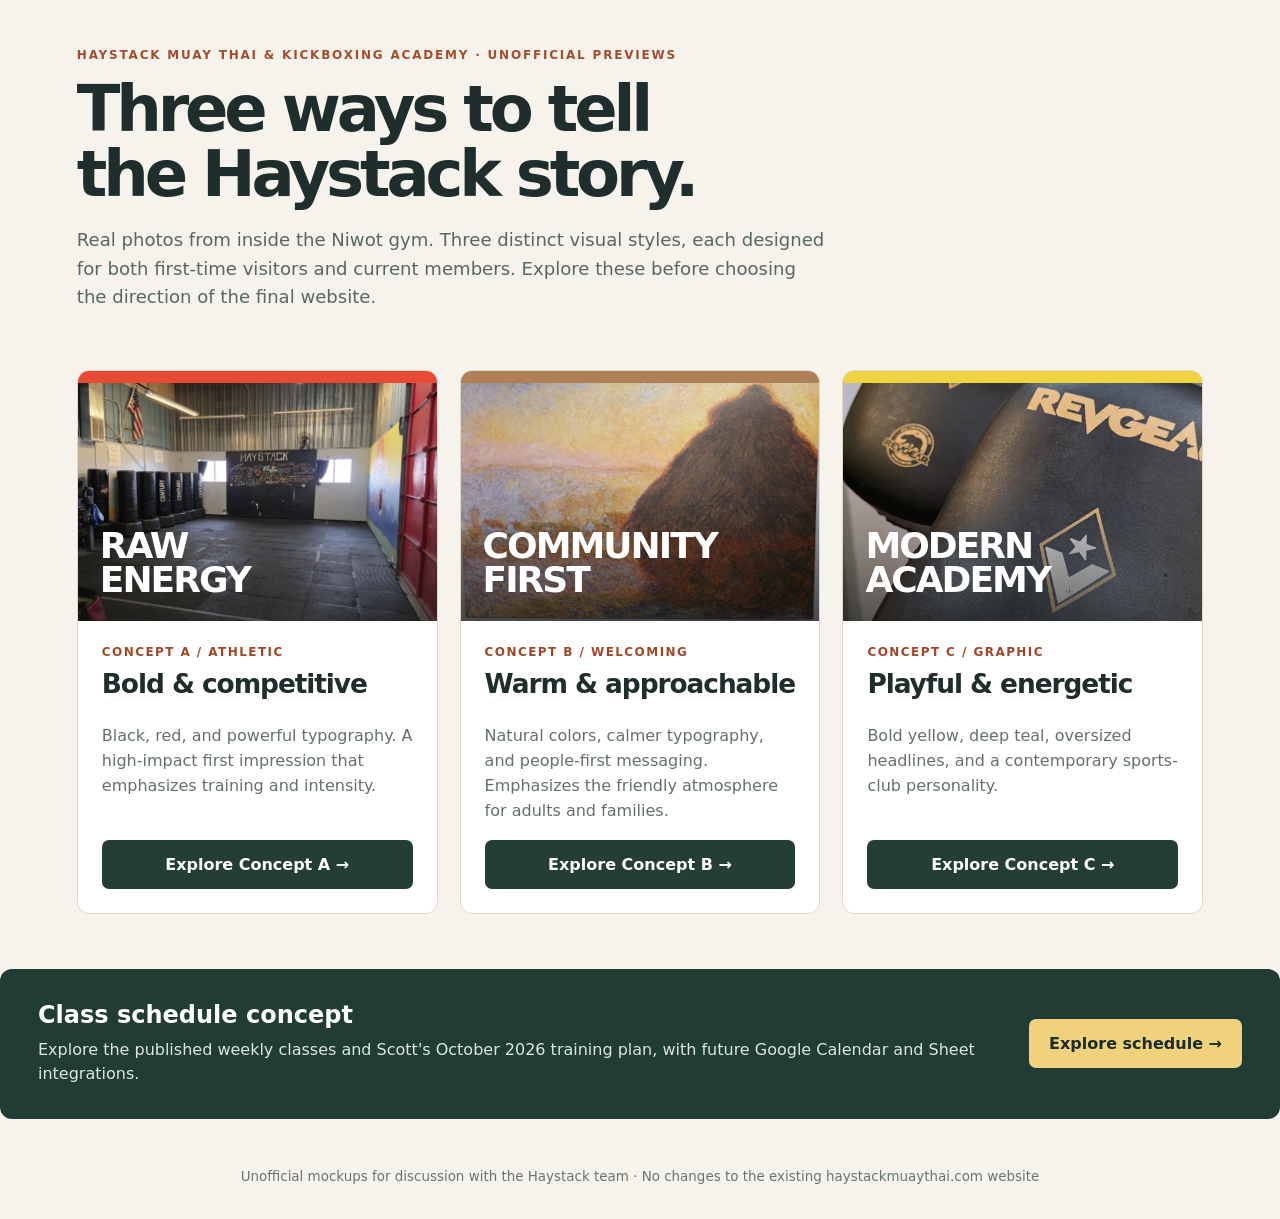
==== index.html @ ff46708c "Add files via upload" ====
<!doctype html><html lang="en"><head><meta charset="utf-8"><meta name="viewport" content="width=device-width,initial-scale=1"><title>Haystack Muay Thai · Design concepts</title><meta name="description" content="Three unofficial design concepts for Haystack Muay Thai & Kickboxing Academy"><style>*{box-sizing:border-box}body{margin:0;background:#f6f3ec;color:#1f2e2c;font-family:system-ui,Arial,sans-serif}header{padding:48px clamp(18px,6vw,90px) 22px;max-width:1550px;margin:auto}header .topline{font-weight:900;font-size:.75rem;letter-spacing:.15em;text-transform:uppercase;color:#a44c2c}h1{font-size:clamp(2.5rem,5vw,5rem);letter-spacing:-.065em;line-height:1.02;margin:15px 0}header p{max-width:750px;font-size:1.13rem;line-height:1.6;color:#596762}.grid{display:grid;grid-template-columns:repeat(3,minmax(0,1fr));gap:22px;max-width:1550px;margin:auto;padding:18px clamp(18px,6vw,90px) 50px}.card{background:#fff;border:1px solid #ddd8ca;border-radius:12px;overflow:hidden;display:flex;flex-direction:column}.preview{height:250px;position:relative;overflow:hidden}.preview img{height:100%;width:100%;object-fit:cover}.preview::after{content:'';position:absolute;inset:0;background:linear-gradient(0deg,#151515a1,transparent 60%)}.preview strong{position:absolute;z-index:1;bottom:24px;left:22px;color:#fff;font-size:2.25rem;line-height:.95;letter-spacing:-.055em;max-width:220px}.a .preview{border-top:12px solid #e74b35}.b .preview{border-top:12px solid #af8057}.c .preview{border-top:12px solid #eed442}.content{padding:24px;display:flex;flex-direction:column;flex:1}.content .tag{font-size:.75rem;letter-spacing:.12em;text-transform:uppercase;font-weight:900;color:#a0472a}.content h2{font-size:1.65rem;letter-spacing:-.04em;margin:9px 0}.content p{line-height:1.55;color:#64716a;flex:1}.button{background:#243d36;color:#fff;padding:15px 20px;font-weight:900;text-align:center;text-decoration:none;border-radius:7px;display:block}.button:hover{background:#355c4f}.schedule{background:#203c35;color:#fff;margin:5px clamp(18px,6vw,90px) 50px;padding:32px 38px;border-radius:12px;max-width:1320px;margin-left:auto;margin-right:auto;display:flex;align-items:center;justify-content:space-between;gap:20px}.schedule h2{margin:0 0 9px}.schedule p{color:#dce7dd;margin:0;line-height:1.55}.schedule .button{background:#f0d17d;color:#192d29;white-space:nowrap}footer{font-size:.84rem;color:#68756f;text-align:center;padding:0 20px 35px}a:focus-visible{outline:3px solid #1573d1;outline-offset:4px}@media(max-width:900px){.grid{grid-template-columns:1fr}.schedule{display:block}.schedule .button{margin-top:20px}.preview{height:230px}}</style></head><body><header><div class="topline">Haystack Muay Thai & Kickboxing Academy · Unofficial previews</div><h1>Three ways to tell<br>the Haystack story.</h1><p>Real photos from inside the Niwot gym. Three distinct visual styles, each designed for both first-time visitors and current members. Explore these before choosing the direction of the final website.</p></header><main><div class="grid"><article class="card a"><div class="preview"><img src="assets/gym.webp" alt="Training area inside Haystack"><strong>RAW ENERGY</strong></div><div class="content"><div class="tag">Concept A / Athletic</div><h2>Bold & competitive</h2><p>Black, red, and powerful typography. A high-impact first impression that emphasizes training and intensity.</p><a class="button" href="concept-a/">Explore Concept A →</a></div></article><article class="card b"><div class="preview"><img src="assets/mural.webp" alt="Artwork inside Haystack"><strong>COMMUNITY FIRST</strong></div><div class="content"><div class="tag">Concept B / Welcoming</div><h2>Warm & approachable</h2><p>Natural colors, calmer typography, and people-first messaging. Emphasizes the friendly atmosphere for adults and families.</p><a class="button" href="concept-b/">Explore Concept B →</a></div></article><article class="card c"><div class="preview"><img src="assets/pads.webp" alt="Equipment at Haystack"><strong>MODERN ACADEMY</strong></div><div class="content"><div class="tag">Concept C / Graphic</div><h2>Playful & energetic</h2><p>Bold yellow, deep teal, oversized headlines, and a contemporary sports-club personality.</p><a class="button" href="concept-c/">Explore Concept C →</a></div></article></div><div class="schedule"><div><h2>Class schedule concept</h2><p>Explore the published weekly classes and Scott's October 2026 training plan, with future Google Calendar and Sheet integrations.</p></div><a class="button" href="schedule/">Explore schedule →</a></div></main><footer>Unofficial mockups for discussion with the Haystack team · No changes to the existing haystackmuaythai.com website</footer></body></html>
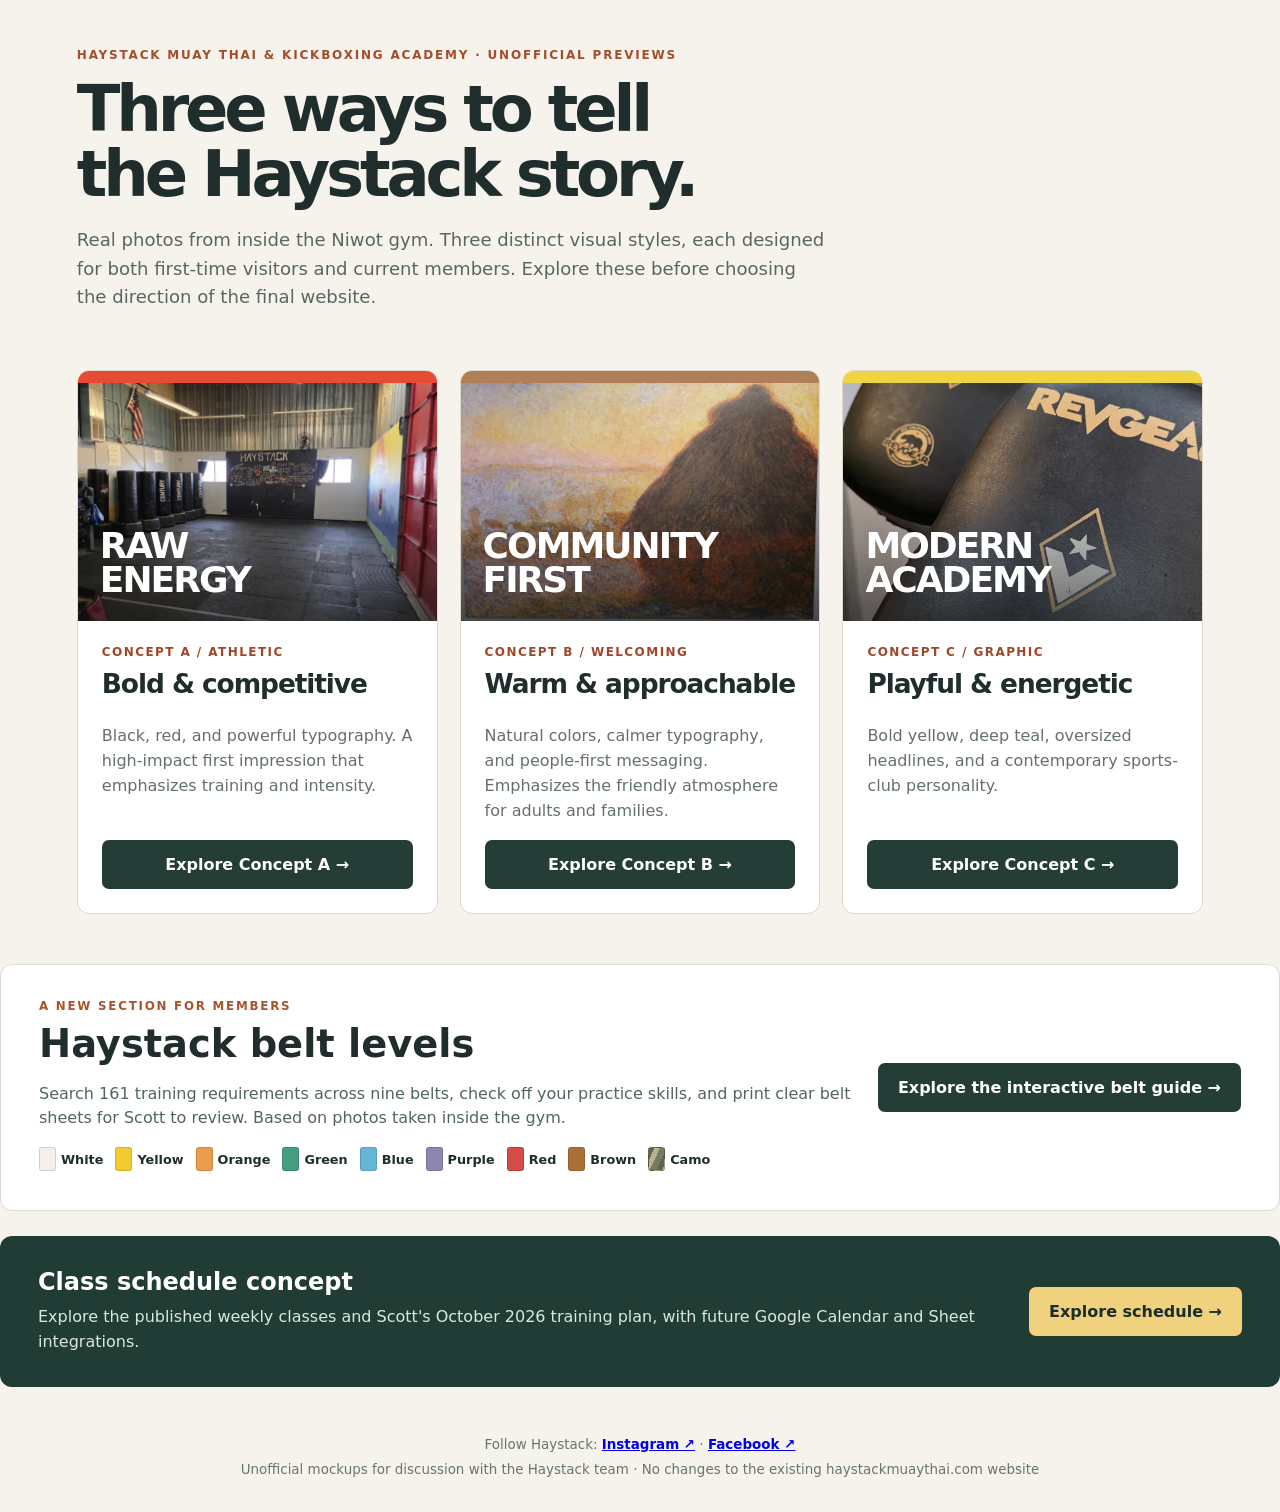
==== commit 36394b38: "Add files via upload" ====
--- a/index.html
+++ b/index.html
@@ -1 +1 @@
-<!doctype html><html lang="en"><head><meta charset="utf-8"><meta name="viewport" content="width=device-width,initial-scale=1"><title>Haystack Muay Thai · Design concepts</title><meta name="description" content="Three unofficial design concepts for Haystack Muay Thai & Kickboxing Academy"><style>*{box-sizing:border-box}body{margin:0;background:#f6f3ec;color:#1f2e2c;font-family:system-ui,Arial,sans-serif}header{padding:48px clamp(18px,6vw,90px) 22px;max-width:1550px;margin:auto}header .topline{font-weight:900;font-size:.75rem;letter-spacing:.15em;text-transform:uppercase;color:#a44c2c}h1{font-size:clamp(2.5rem,5vw,5rem);letter-spacing:-.065em;line-height:1.02;margin:15px 0}header p{max-width:750px;font-size:1.13rem;line-height:1.6;color:#596762}.grid{display:grid;grid-template-columns:repeat(3,minmax(0,1fr));gap:22px;max-width:1550px;margin:auto;padding:18px clamp(18px,6vw,90px) 50px}.card{background:#fff;border:1px solid #ddd8ca;border-radius:12px;overflow:hidden;display:flex;flex-direction:column}.preview{height:250px;position:relative;overflow:hidden}.preview img{height:100%;width:100%;object-fit:cover}.preview::after{content:'';position:absolute;inset:0;background:linear-gradient(0deg,#151515a1,transparent 60%)}.preview strong{position:absolute;z-index:1;bottom:24px;left:22px;color:#fff;font-size:2.25rem;line-height:.95;letter-spacing:-.055em;max-width:220px}.a .preview{border-top:12px solid #e74b35}.b .preview{border-top:12px solid #af8057}.c .preview{border-top:12px solid #eed442}.content{padding:24px;display:flex;flex-direction:column;flex:1}.content .tag{font-size:.75rem;letter-spacing:.12em;text-transform:uppercase;font-weight:900;color:#a0472a}.content h2{font-size:1.65rem;letter-spacing:-.04em;margin:9px 0}.content p{line-height:1.55;color:#64716a;flex:1}.button{background:#243d36;color:#fff;padding:15px 20px;font-weight:900;text-align:center;text-decoration:none;border-radius:7px;display:block}.button:hover{background:#355c4f}.schedule{background:#203c35;color:#fff;margin:5px clamp(18px,6vw,90px) 50px;padding:32px 38px;border-radius:12px;max-width:1320px;margin-left:auto;margin-right:auto;display:flex;align-items:center;justify-content:space-between;gap:20px}.schedule h2{margin:0 0 9px}.schedule p{color:#dce7dd;margin:0;line-height:1.55}.schedule .button{background:#f0d17d;color:#192d29;white-space:nowrap}footer{font-size:.84rem;color:#68756f;text-align:center;padding:0 20px 35px}a:focus-visible{outline:3px solid #1573d1;outline-offset:4px}@media(max-width:900px){.grid{grid-template-columns:1fr}.schedule{display:block}.schedule .button{margin-top:20px}.preview{height:230px}}</style></head><body><header><div class="topline">Haystack Muay Thai & Kickboxing Academy · Unofficial previews</div><h1>Three ways to tell<br>the Haystack story.</h1><p>Real photos from inside the Niwot gym. Three distinct visual styles, each designed for both first-time visitors and current members. Explore these before choosing the direction of the final website.</p></header><main><div class="grid"><article class="card a"><div class="preview"><img src="assets/gym.webp" alt="Training area inside Haystack"><strong>RAW ENERGY</strong></div><div class="content"><div class="tag">Concept A / Athletic</div><h2>Bold & competitive</h2><p>Black, red, and powerful typography. A high-impact first impression that emphasizes training and intensity.</p><a class="button" href="concept-a/">Explore Concept A →</a></div></article><article class="card b"><div class="preview"><img src="assets/mural.webp" alt="Artwork inside Haystack"><strong>COMMUNITY FIRST</strong></div><div class="content"><div class="tag">Concept B / Welcoming</div><h2>Warm & approachable</h2><p>Natural colors, calmer typography, and people-first messaging. Emphasizes the friendly atmosphere for adults and families.</p><a class="button" href="concept-b/">Explore Concept B →</a></div></article><article class="card c"><div class="preview"><img src="assets/pads.webp" alt="Equipment at Haystack"><strong>MODERN ACADEMY</strong></div><div class="content"><div class="tag">Concept C / Graphic</div><h2>Playful & energetic</h2><p>Bold yellow, deep teal, oversized headlines, and a contemporary sports-club personality.</p><a class="button" href="concept-c/">Explore Concept C →</a></div></article></div><div class="schedule"><div><h2>Class schedule concept</h2><p>Explore the published weekly classes and Scott's October 2026 training plan, with future Google Calendar and Sheet integrations.</p></div><a class="button" href="schedule/">Explore schedule →</a></div></main><footer>Unofficial mockups for discussion with the Haystack team · No changes to the existing haystackmuaythai.com website</footer></body></html>+<!doctype html><html lang="en"><head><meta charset="utf-8"><meta name="viewport" content="width=device-width,initial-scale=1"><title>Haystack Muay Thai · Design concepts</title><meta name="description" content="Three unofficial design concepts for Haystack Muay Thai & Kickboxing Academy"><style>*{box-sizing:border-box}body{margin:0;background:#f6f3ec;color:#1f2e2c;font-family:system-ui,Arial,sans-serif}header{padding:48px clamp(18px,6vw,90px) 22px;max-width:1550px;margin:auto}header .topline{font-weight:900;font-size:.75rem;letter-spacing:.15em;text-transform:uppercase;color:#a44c2c}h1{font-size:clamp(2.5rem,5vw,5rem);letter-spacing:-.065em;line-height:1.02;margin:15px 0}header p{max-width:750px;font-size:1.13rem;line-height:1.6;color:#596762}.grid{display:grid;grid-template-columns:repeat(3,minmax(0,1fr));gap:22px;max-width:1550px;margin:auto;padding:18px clamp(18px,6vw,90px) 50px}.card{background:#fff;border:1px solid #ddd8ca;border-radius:12px;overflow:hidden;display:flex;flex-direction:column}.preview{height:250px;position:relative;overflow:hidden}.preview img{height:100%;width:100%;object-fit:cover}.preview::after{content:'';position:absolute;inset:0;background:linear-gradient(0deg,#151515a1,transparent 60%)}.preview strong{position:absolute;z-index:1;bottom:24px;left:22px;color:#fff;font-size:2.25rem;line-height:.95;letter-spacing:-.055em;max-width:220px}.a .preview{border-top:12px solid #e74b35}.b .preview{border-top:12px solid #af8057}.c .preview{border-top:12px solid #eed442}.content{padding:24px;display:flex;flex-direction:column;flex:1}.content .tag{font-size:.75rem;letter-spacing:.12em;text-transform:uppercase;font-weight:900;color:#a0472a}.content h2{font-size:1.65rem;letter-spacing:-.04em;margin:9px 0}.content p{line-height:1.55;color:#64716a;flex:1}.button{background:#243d36;color:#fff;padding:15px 20px;font-weight:900;text-align:center;text-decoration:none;border-radius:7px;display:block}.button:hover{background:#355c4f}.schedule{background:#203c35;color:#fff;margin:5px clamp(18px,6vw,90px) 50px;padding:32px 38px;border-radius:12px;max-width:1320px;margin-left:auto;margin-right:auto;display:flex;align-items:center;justify-content:space-between;gap:20px}.schedule h2{margin:0 0 9px}.schedule p{color:#dce7dd;margin:0;line-height:1.55}.schedule .button{background:#f0d17d;color:#192d29;white-space:nowrap}footer{font-size:.84rem;color:#68756f;text-align:center;padding:0 20px 35px}a:focus-visible{outline:3px solid #1573d1;outline-offset:4px}@media(max-width:900px){.grid{grid-template-columns:1fr}.schedule{display:block}.schedule .button{margin-top:20px}.preview{height:230px}}.belts-summary{max-width:1320px;margin:0 auto 25px;padding:34px 38px;border:1px solid #dedbd2;border-radius:12px;background:#fff;display:flex;align-items:center;gap:26px;justify-content:space-between}.belts-summary>div{max-width:880px}.belts-summary .eyebrow{font-size:.74rem;font-weight:900;letter-spacing:.15em;text-transform:uppercase;color:#aa542c}.belts-summary h2{font-size:clamp(1.8rem,3vw,2.7rem);margin:8px 0}.belts-summary p{color:#52665b;line-height:1.55}.mini-ranks{display:flex;flex-wrap:wrap;gap:9px 12px;margin:15px 0 5px}.mini-ranks .rank-chip{display:inline-flex;flex-direction:row;align-items:center;gap:5px;font-size:.8rem;font-weight:700}.mini-ranks .rank-swatch{width:17px;height:24px;border-radius:3px;border:1px solid #0002}.belts-summary>.button{flex:0 0 auto}.mini-ranks .white{background:#f4f0e7}.mini-ranks .yellow{background:#f2cb30}.mini-ranks .orange{background:#eb9d4b}.mini-ranks .green{background:#459d82}.mini-ranks .blue{background:#65b6d5}.mini-ranks .purple{background:#8d86af}.mini-ranks .red{background:#d44b48}.mini-ranks .brown{background:#a97136}.mini-ranks .camo{background:repeating-linear-gradient(115deg,#5b6750 0 5px,#bab18e 5px 10px,#797861 10px 16px)}footer p{margin-bottom:10px}footer a{font-weight:800}@media(max-width:900px){.belts-summary{display:block;margin:0 18px 24px;padding:24px}.belts-summary>.button{margin-top:20px}} </style></head><body><header><div class="topline">Haystack Muay Thai & Kickboxing Academy · Unofficial previews</div><h1>Three ways to tell<br>the Haystack story.</h1><p>Real photos from inside the Niwot gym. Three distinct visual styles, each designed for both first-time visitors and current members. Explore these before choosing the direction of the final website.</p></header><main><div class="grid"><article class="card a"><div class="preview"><img src="assets/gym.webp" alt="Training area inside Haystack"><strong>RAW ENERGY</strong></div><div class="content"><div class="tag">Concept A / Athletic</div><h2>Bold & competitive</h2><p>Black, red, and powerful typography. A high-impact first impression that emphasizes training and intensity.</p><a class="button" href="concept-a/">Explore Concept A →</a></div></article><article class="card b"><div class="preview"><img src="assets/mural.webp" alt="Artwork inside Haystack"><strong>COMMUNITY FIRST</strong></div><div class="content"><div class="tag">Concept B / Welcoming</div><h2>Warm & approachable</h2><p>Natural colors, calmer typography, and people-first messaging. Emphasizes the friendly atmosphere for adults and families.</p><a class="button" href="concept-b/">Explore Concept B →</a></div></article><article class="card c"><div class="preview"><img src="assets/pads.webp" alt="Equipment at Haystack"><strong>MODERN ACADEMY</strong></div><div class="content"><div class="tag">Concept C / Graphic</div><h2>Playful & energetic</h2><p>Bold yellow, deep teal, oversized headlines, and a contemporary sports-club personality.</p><a class="button" href="concept-c/">Explore Concept C →</a></div></article></div><section class="belts-summary"><div><div class="eyebrow">A new section for members</div><h2>Haystack belt levels</h2><p>Search 161 training requirements across nine belts, check off your practice skills, and print clear belt sheets for Scott to review. Based on photos taken inside the gym.</p><div class="mini-ranks"><span class="rank-chip"><span class="rank-swatch white" aria-hidden="true"></span>White</span><span class="rank-chip"><span class="rank-swatch yellow" aria-hidden="true"></span>Yellow</span><span class="rank-chip"><span class="rank-swatch orange" aria-hidden="true"></span>Orange</span><span class="rank-chip"><span class="rank-swatch green" aria-hidden="true"></span>Green</span><span class="rank-chip"><span class="rank-swatch blue" aria-hidden="true"></span>Blue</span><span class="rank-chip"><span class="rank-swatch purple" aria-hidden="true"></span>Purple</span><span class="rank-chip"><span class="rank-swatch red" aria-hidden="true"></span>Red</span><span class="rank-chip"><span class="rank-swatch brown" aria-hidden="true"></span>Brown</span><span class="rank-chip"><span class="rank-swatch camo" aria-hidden="true"></span>Camo</span></div></div><a class="button" href="belt-levels/">Explore the interactive belt guide →</a></section><div class="schedule"><div><h2>Class schedule concept</h2><p>Explore the published weekly classes and Scott's October 2026 training plan, with future Google Calendar and Sheet integrations.</p></div><a class="button" href="schedule/">Explore schedule →</a></div></main><footer><p>Follow Haystack: <a href="https://www.instagram.com/haystack_muaythai_kb/" target="_blank" rel="noopener noreferrer">Instagram ↗</a> · <a href="https://www.facebook.com/profile.php?id=100053453150990" target="_blank" rel="noopener noreferrer">Facebook ↗</a></p>Unofficial mockups for discussion with the Haystack team · No changes to the existing haystackmuaythai.com website</footer></body></html>
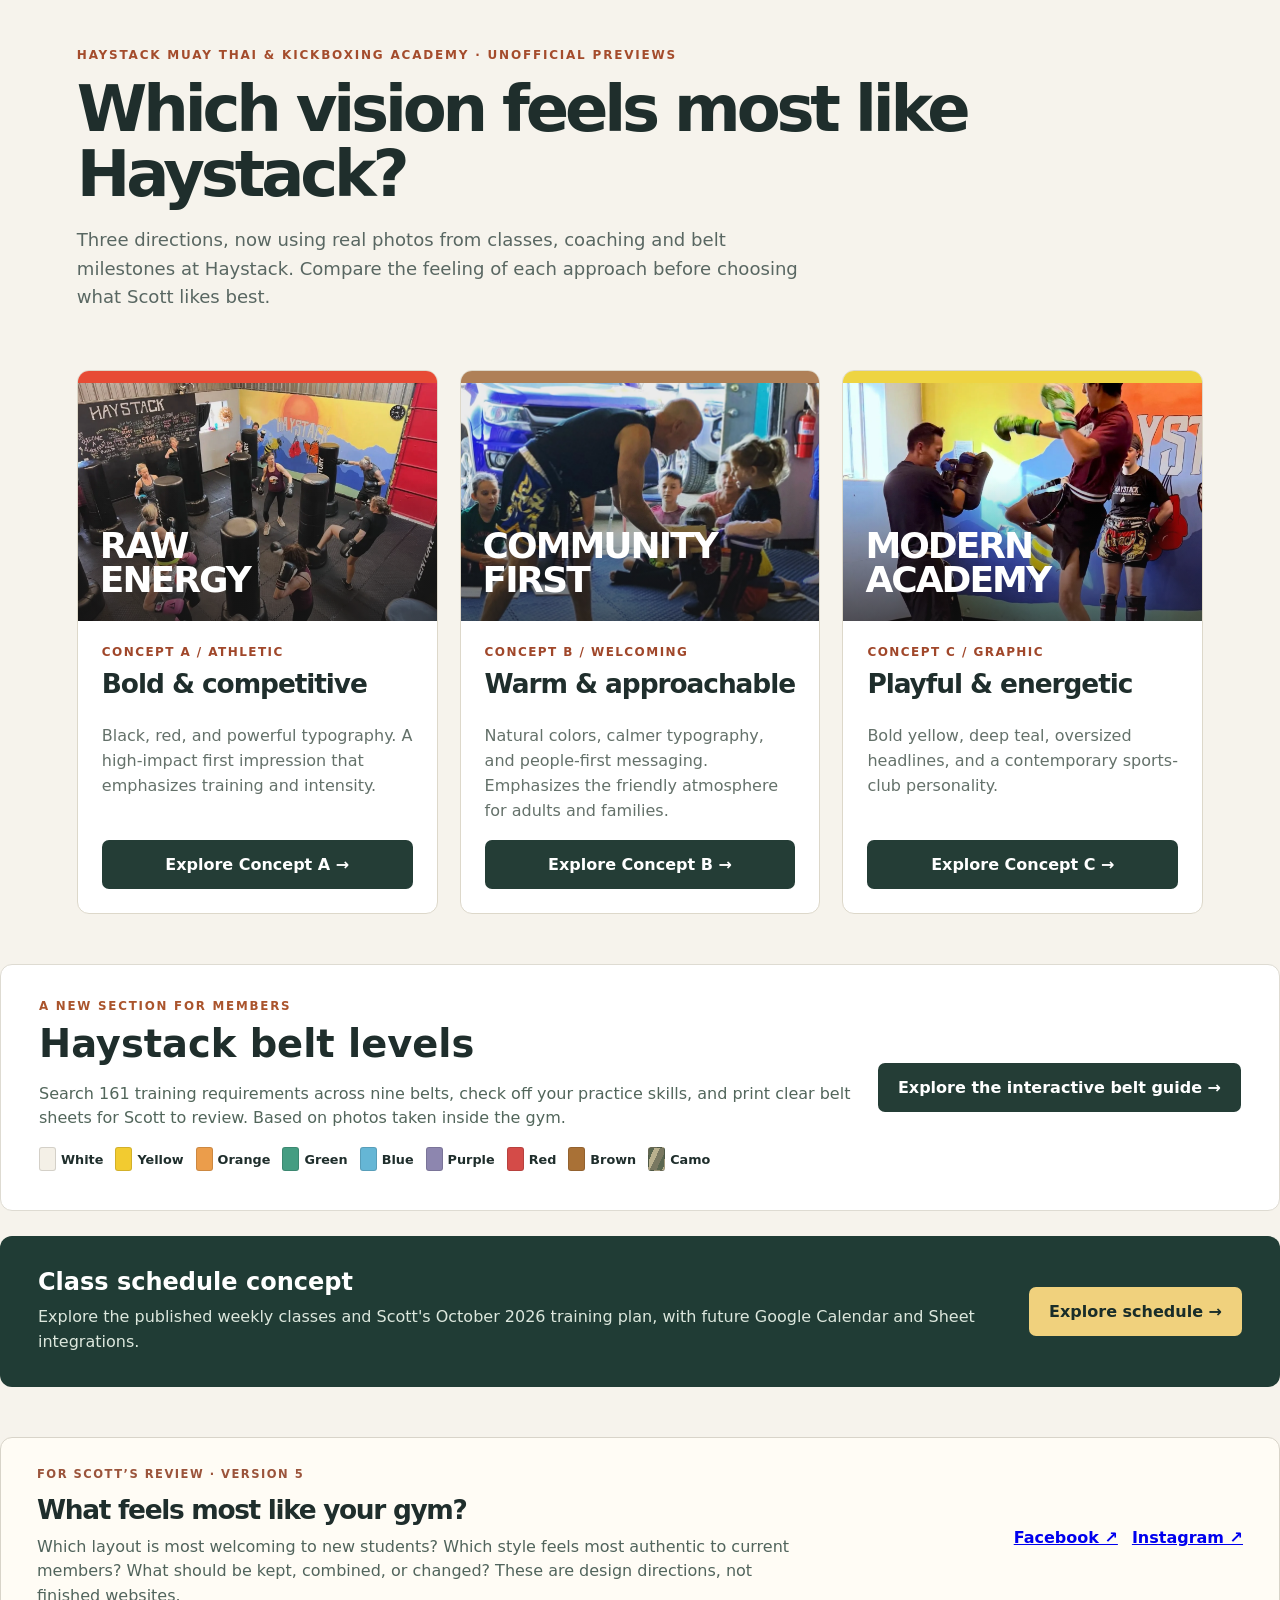
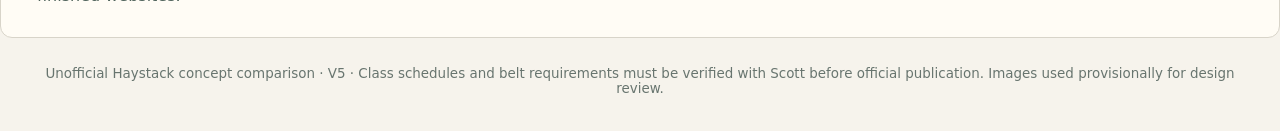
==== commit e845878a: "Add files via upload" ====
--- a/index.html
+++ b/index.html
@@ -1 +1,3 @@
-<!doctype html><html lang="en"><head><meta charset="utf-8"><meta name="viewport" content="width=device-width,initial-scale=1"><title>Haystack Muay Thai · Design concepts</title><meta name="description" content="Three unofficial design concepts for Haystack Muay Thai & Kickboxing Academy"><style>*{box-sizing:border-box}body{margin:0;background:#f6f3ec;color:#1f2e2c;font-family:system-ui,Arial,sans-serif}header{padding:48px clamp(18px,6vw,90px) 22px;max-width:1550px;margin:auto}header .topline{font-weight:900;font-size:.75rem;letter-spacing:.15em;text-transform:uppercase;color:#a44c2c}h1{font-size:clamp(2.5rem,5vw,5rem);letter-spacing:-.065em;line-height:1.02;margin:15px 0}header p{max-width:750px;font-size:1.13rem;line-height:1.6;color:#596762}.grid{display:grid;grid-template-columns:repeat(3,minmax(0,1fr));gap:22px;max-width:1550px;margin:auto;padding:18px clamp(18px,6vw,90px) 50px}.card{background:#fff;border:1px solid #ddd8ca;border-radius:12px;overflow:hidden;display:flex;flex-direction:column}.preview{height:250px;position:relative;overflow:hidden}.preview img{height:100%;width:100%;object-fit:cover}.preview::after{content:'';position:absolute;inset:0;background:linear-gradient(0deg,#151515a1,transparent 60%)}.preview strong{position:absolute;z-index:1;bottom:24px;left:22px;color:#fff;font-size:2.25rem;line-height:.95;letter-spacing:-.055em;max-width:220px}.a .preview{border-top:12px solid #e74b35}.b .preview{border-top:12px solid #af8057}.c .preview{border-top:12px solid #eed442}.content{padding:24px;display:flex;flex-direction:column;flex:1}.content .tag{font-size:.75rem;letter-spacing:.12em;text-transform:uppercase;font-weight:900;color:#a0472a}.content h2{font-size:1.65rem;letter-spacing:-.04em;margin:9px 0}.content p{line-height:1.55;color:#64716a;flex:1}.button{background:#243d36;color:#fff;padding:15px 20px;font-weight:900;text-align:center;text-decoration:none;border-radius:7px;display:block}.button:hover{background:#355c4f}.schedule{background:#203c35;color:#fff;margin:5px clamp(18px,6vw,90px) 50px;padding:32px 38px;border-radius:12px;max-width:1320px;margin-left:auto;margin-right:auto;display:flex;align-items:center;justify-content:space-between;gap:20px}.schedule h2{margin:0 0 9px}.schedule p{color:#dce7dd;margin:0;line-height:1.55}.schedule .button{background:#f0d17d;color:#192d29;white-space:nowrap}footer{font-size:.84rem;color:#68756f;text-align:center;padding:0 20px 35px}a:focus-visible{outline:3px solid #1573d1;outline-offset:4px}@media(max-width:900px){.grid{grid-template-columns:1fr}.schedule{display:block}.schedule .button{margin-top:20px}.preview{height:230px}}.belts-summary{max-width:1320px;margin:0 auto 25px;padding:34px 38px;border:1px solid #dedbd2;border-radius:12px;background:#fff;display:flex;align-items:center;gap:26px;justify-content:space-between}.belts-summary>div{max-width:880px}.belts-summary .eyebrow{font-size:.74rem;font-weight:900;letter-spacing:.15em;text-transform:uppercase;color:#aa542c}.belts-summary h2{font-size:clamp(1.8rem,3vw,2.7rem);margin:8px 0}.belts-summary p{color:#52665b;line-height:1.55}.mini-ranks{display:flex;flex-wrap:wrap;gap:9px 12px;margin:15px 0 5px}.mini-ranks .rank-chip{display:inline-flex;flex-direction:row;align-items:center;gap:5px;font-size:.8rem;font-weight:700}.mini-ranks .rank-swatch{width:17px;height:24px;border-radius:3px;border:1px solid #0002}.belts-summary>.button{flex:0 0 auto}.mini-ranks .white{background:#f4f0e7}.mini-ranks .yellow{background:#f2cb30}.mini-ranks .orange{background:#eb9d4b}.mini-ranks .green{background:#459d82}.mini-ranks .blue{background:#65b6d5}.mini-ranks .purple{background:#8d86af}.mini-ranks .red{background:#d44b48}.mini-ranks .brown{background:#a97136}.mini-ranks .camo{background:repeating-linear-gradient(115deg,#5b6750 0 5px,#bab18e 5px 10px,#797861 10px 16px)}footer p{margin-bottom:10px}footer a{font-weight:800}@media(max-width:900px){.belts-summary{display:block;margin:0 18px 24px;padding:24px}.belts-summary>.button{margin-top:20px}} </style></head><body><header><div class="topline">Haystack Muay Thai & Kickboxing Academy · Unofficial previews</div><h1>Three ways to tell<br>the Haystack story.</h1><p>Real photos from inside the Niwot gym. Three distinct visual styles, each designed for both first-time visitors and current members. Explore these before choosing the direction of the final website.</p></header><main><div class="grid"><article class="card a"><div class="preview"><img src="assets/gym.webp" alt="Training area inside Haystack"><strong>RAW ENERGY</strong></div><div class="content"><div class="tag">Concept A / Athletic</div><h2>Bold & competitive</h2><p>Black, red, and powerful typography. A high-impact first impression that emphasizes training and intensity.</p><a class="button" href="concept-a/">Explore Concept A →</a></div></article><article class="card b"><div class="preview"><img src="assets/mural.webp" alt="Artwork inside Haystack"><strong>COMMUNITY FIRST</strong></div><div class="content"><div class="tag">Concept B / Welcoming</div><h2>Warm & approachable</h2><p>Natural colors, calmer typography, and people-first messaging. Emphasizes the friendly atmosphere for adults and families.</p><a class="button" href="concept-b/">Explore Concept B →</a></div></article><article class="card c"><div class="preview"><img src="assets/pads.webp" alt="Equipment at Haystack"><strong>MODERN ACADEMY</strong></div><div class="content"><div class="tag">Concept C / Graphic</div><h2>Playful & energetic</h2><p>Bold yellow, deep teal, oversized headlines, and a contemporary sports-club personality.</p><a class="button" href="concept-c/">Explore Concept C →</a></div></article></div><section class="belts-summary"><div><div class="eyebrow">A new section for members</div><h2>Haystack belt levels</h2><p>Search 161 training requirements across nine belts, check off your practice skills, and print clear belt sheets for Scott to review. Based on photos taken inside the gym.</p><div class="mini-ranks"><span class="rank-chip"><span class="rank-swatch white" aria-hidden="true"></span>White</span><span class="rank-chip"><span class="rank-swatch yellow" aria-hidden="true"></span>Yellow</span><span class="rank-chip"><span class="rank-swatch orange" aria-hidden="true"></span>Orange</span><span class="rank-chip"><span class="rank-swatch green" aria-hidden="true"></span>Green</span><span class="rank-chip"><span class="rank-swatch blue" aria-hidden="true"></span>Blue</span><span class="rank-chip"><span class="rank-swatch purple" aria-hidden="true"></span>Purple</span><span class="rank-chip"><span class="rank-swatch red" aria-hidden="true"></span>Red</span><span class="rank-chip"><span class="rank-swatch brown" aria-hidden="true"></span>Brown</span><span class="rank-chip"><span class="rank-swatch camo" aria-hidden="true"></span>Camo</span></div></div><a class="button" href="belt-levels/">Explore the interactive belt guide →</a></section><div class="schedule"><div><h2>Class schedule concept</h2><p>Explore the published weekly classes and Scott's October 2026 training plan, with future Google Calendar and Sheet integrations.</p></div><a class="button" href="schedule/">Explore schedule →</a></div></main><footer><p>Follow Haystack: <a href="https://www.instagram.com/haystack_muaythai_kb/" target="_blank" rel="noopener noreferrer">Instagram ↗</a> · <a href="https://www.facebook.com/profile.php?id=100053453150990" target="_blank" rel="noopener noreferrer">Facebook ↗</a></p>Unofficial mockups for discussion with the Haystack team · No changes to the existing haystackmuaythai.com website</footer></body></html>+<!DOCTYPE html>
+<html lang="en"><head><meta charset="utf-8"/><meta content="width=device-width,initial-scale=1" name="viewport"/><title>Haystack Muay Thai · Design concepts</title><meta content="Three unofficial design concepts for Haystack Muay Thai &amp; Kickboxing Academy" name="description"/><style>*{box-sizing:border-box}body{margin:0;background:#f6f3ec;color:#1f2e2c;font-family:system-ui,Arial,sans-serif}header{padding:48px clamp(18px,6vw,90px) 22px;max-width:1550px;margin:auto}header .topline{font-weight:900;font-size:.75rem;letter-spacing:.15em;text-transform:uppercase;color:#a44c2c}h1{font-size:clamp(2.5rem,5vw,5rem);letter-spacing:-.065em;line-height:1.02;margin:15px 0}header p{max-width:750px;font-size:1.13rem;line-height:1.6;color:#596762}.grid{display:grid;grid-template-columns:repeat(3,minmax(0,1fr));gap:22px;max-width:1550px;margin:auto;padding:18px clamp(18px,6vw,90px) 50px}.card{background:#fff;border:1px solid #ddd8ca;border-radius:12px;overflow:hidden;display:flex;flex-direction:column}.preview{height:250px;position:relative;overflow:hidden}.preview img{height:100%;width:100%;object-fit:cover}.preview::after{content:'';position:absolute;inset:0;background:linear-gradient(0deg,#151515a1,transparent 60%)}.preview strong{position:absolute;z-index:1;bottom:24px;left:22px;color:#fff;font-size:2.25rem;line-height:.95;letter-spacing:-.055em;max-width:220px}.a .preview{border-top:12px solid #e74b35}.b .preview{border-top:12px solid #af8057}.c .preview{border-top:12px solid #eed442}.content{padding:24px;display:flex;flex-direction:column;flex:1}.content .tag{font-size:.75rem;letter-spacing:.12em;text-transform:uppercase;font-weight:900;color:#a0472a}.content h2{font-size:1.65rem;letter-spacing:-.04em;margin:9px 0}.content p{line-height:1.55;color:#64716a;flex:1}.button{background:#243d36;color:#fff;padding:15px 20px;font-weight:900;text-align:center;text-decoration:none;border-radius:7px;display:block}.button:hover{background:#355c4f}.schedule{background:#203c35;color:#fff;margin:5px clamp(18px,6vw,90px) 50px;padding:32px 38px;border-radius:12px;max-width:1320px;margin-left:auto;margin-right:auto;display:flex;align-items:center;justify-content:space-between;gap:20px}.schedule h2{margin:0 0 9px}.schedule p{color:#dce7dd;margin:0;line-height:1.55}.schedule .button{background:#f0d17d;color:#192d29;white-space:nowrap}footer{font-size:.84rem;color:#68756f;text-align:center;padding:0 20px 35px}a:focus-visible{outline:3px solid #1573d1;outline-offset:4px}@media(max-width:900px){.grid{grid-template-columns:1fr}.schedule{display:block}.schedule .button{margin-top:20px}.preview{height:230px}}.belts-summary{max-width:1320px;margin:0 auto 25px;padding:34px 38px;border:1px solid #dedbd2;border-radius:12px;background:#fff;display:flex;align-items:center;gap:26px;justify-content:space-between}.belts-summary>div{max-width:880px}.belts-summary .eyebrow{font-size:.74rem;font-weight:900;letter-spacing:.15em;text-transform:uppercase;color:#aa542c}.belts-summary h2{font-size:clamp(1.8rem,3vw,2.7rem);margin:8px 0}.belts-summary p{color:#52665b;line-height:1.55}.mini-ranks{display:flex;flex-wrap:wrap;gap:9px 12px;margin:15px 0 5px}.mini-ranks .rank-chip{display:inline-flex;flex-direction:row;align-items:center;gap:5px;font-size:.8rem;font-weight:700}.mini-ranks .rank-swatch{width:17px;height:24px;border-radius:3px;border:1px solid #0002}.belts-summary>.button{flex:0 0 auto}.mini-ranks .white{background:#f4f0e7}.mini-ranks .yellow{background:#f2cb30}.mini-ranks .orange{background:#eb9d4b}.mini-ranks .green{background:#459d82}.mini-ranks .blue{background:#65b6d5}.mini-ranks .purple{background:#8d86af}.mini-ranks .red{background:#d44b48}.mini-ranks .brown{background:#a97136}.mini-ranks .camo{background:repeating-linear-gradient(115deg,#5b6750 0 5px,#bab18e 5px 10px,#797861 10px 16px)}footer p{margin-bottom:10px}footer a{font-weight:800}@media(max-width:900px){.belts-summary{display:block;margin:0 18px 24px;padding:24px}.belts-summary>.button{margin-top:20px}} 
+.scott-review{max-width:1320px;margin:0 auto 28px;padding:28px 36px;border:1px solid #d8d4c9;border-radius:12px;display:flex;align-items:center;justify-content:space-between;gap:28px;background:#fffcf5}.scott-review h2{font-size:1.65rem;letter-spacing:-.05em;margin:10px 0}.scott-review p{line-height:1.55;color:#51645c;max-width:760px;margin:0}.scott-review .eyebrow{font-size:.72rem;font-weight:900;letter-spacing:.13em;text-transform:uppercase;color:#9b543b}.review-links{display:flex;gap:14px;font-weight:800;flex-wrap:wrap}.review-links a{white-space:nowrap}.card.a .preview img{filter:contrast(1.05)}.card.b .preview img{filter:saturate(1.03)}@media(max-width:900px){.scott-review{margin:0 18px 28px;display:block}.review-links{margin-top:20px}}</style></head><body><header><div class="topline">Haystack Muay Thai &amp; Kickboxing Academy · Unofficial previews</div><h1>Which vision feels most like Haystack?</h1><p>Three directions, now using real photos from classes, coaching and belt milestones at Haystack. Compare the feeling of each approach before choosing what Scott likes best.</p></header><main><div class="grid"><article class="card a"><div class="preview"><img alt="Real adult kickboxing class at Haystack" src="assets/community/kickboxing-class.webp" style="object-position:center 45%"/><strong>RAW ENERGY</strong></div><div class="content"><div class="tag">Concept A / Athletic</div><h2>Bold &amp; competitive</h2><p>Black, red, and powerful typography. A high-impact first impression that emphasizes training and intensity.</p><a class="button" href="concept-a/">Explore Concept A →</a></div></article><article class="card b"><div class="preview"><img alt="Haystack instructor coaching a young student" src="assets/community/youth-coaching.webp" style="object-position:center 40%"/><strong>COMMUNITY FIRST</strong></div><div class="content"><div class="tag">Concept B / Welcoming</div><h2>Warm &amp; approachable</h2><p>Natural colors, calmer typography, and people-first messaging. Emphasizes the friendly atmosphere for adults and families.</p><a class="button" href="concept-b/">Explore Concept B →</a></div></article><article class="card c"><div class="preview"><img alt="Student practicing Muay Thai knee with pads" src="assets/community/knee-pad-training.webp" style="object-position:center 37%"/><strong>MODERN ACADEMY</strong></div><div class="content"><div class="tag">Concept C / Graphic</div><h2>Playful &amp; energetic</h2><p>Bold yellow, deep teal, oversized headlines, and a contemporary sports-club personality.</p><a class="button" href="concept-c/">Explore Concept C →</a></div></article></div><section class="belts-summary"><div><div class="eyebrow">A new section for members</div><h2>Haystack belt levels</h2><p>Search 161 training requirements across nine belts, check off your practice skills, and print clear belt sheets for Scott to review. Based on photos taken inside the gym.</p><div class="mini-ranks"><span class="rank-chip"><span aria-hidden="true" class="rank-swatch white"></span>White</span><span class="rank-chip"><span aria-hidden="true" class="rank-swatch yellow"></span>Yellow</span><span class="rank-chip"><span aria-hidden="true" class="rank-swatch orange"></span>Orange</span><span class="rank-chip"><span aria-hidden="true" class="rank-swatch green"></span>Green</span><span class="rank-chip"><span aria-hidden="true" class="rank-swatch blue"></span>Blue</span><span class="rank-chip"><span aria-hidden="true" class="rank-swatch purple"></span>Purple</span><span class="rank-chip"><span aria-hidden="true" class="rank-swatch red"></span>Red</span><span class="rank-chip"><span aria-hidden="true" class="rank-swatch brown"></span>Brown</span><span class="rank-chip"><span aria-hidden="true" class="rank-swatch camo"></span>Camo</span></div></div><a class="button" href="belt-levels/">Explore the interactive belt guide →</a></section><div class="schedule"><div><h2>Class schedule concept</h2><p>Explore the published weekly classes and Scott's October 2026 training plan, with future Google Calendar and Sheet integrations.</p></div><a class="button" href="schedule/">Explore schedule →</a></div></main><aside aria-labelledby="scott-heading" class="scott-review"><div><p class="eyebrow">For Scott’s review · Version 5</p><h2 id="scott-heading">What feels most like your gym?</h2><p>Which layout is most welcoming to new students? Which style feels most authentic to current members? What should be kept, combined, or changed? These are design directions, not finished websites.</p></div><div class="review-links"><a href="https://www.facebook.com/profile.php?id=100053453150990" rel="noopener noreferrer" target="_blank">Facebook ↗</a><a href="https://www.instagram.com/haystack_muaythai_kb/" rel="noopener noreferrer" target="_blank">Instagram ↗</a></div></aside><footer>Unofficial Haystack concept comparison · V5 · Class schedules and belt requirements must be verified with Scott before official publication. Images used provisionally for design review.</footer></body></html>
